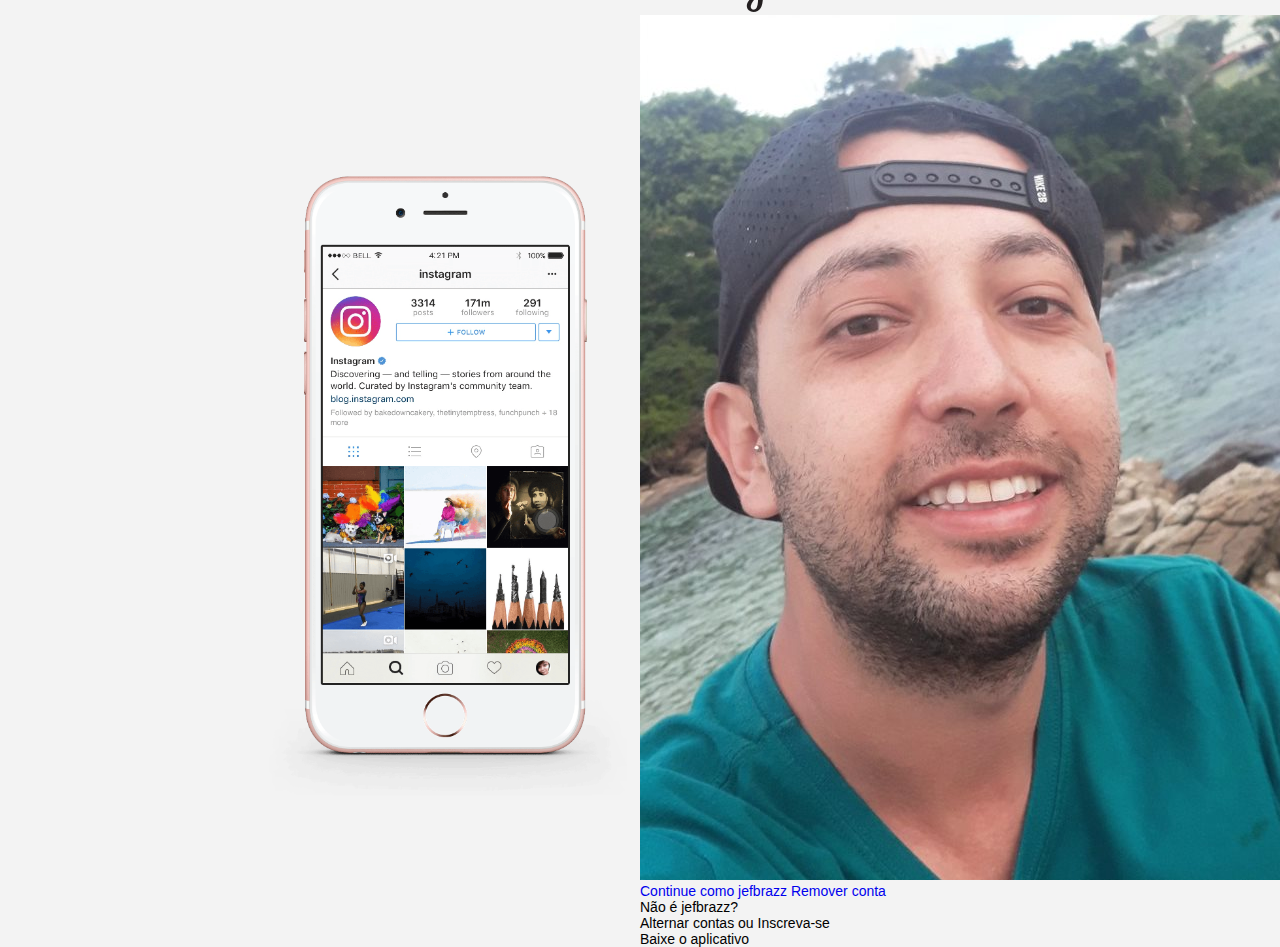
==== Projeto recriando Instagram/index.html @ dc14f188 "Recriando Instagram" ====
<!DOCTYPE html>
<html lang="pt-br">

<head>
    <meta charset="UTF-8">
    <meta http-equiv="X-UA-Compatible" content="IE=edge">
    <meta name="viewport" content="width=device-width, initial-scale=1.0">
    <link rel="stylesheet" href="style.css">
    <title>Instagram</title>
</head>

<body>
    <div class="instagram-wrapper">
        <div class="instagram-fone">
            <img src="IMG/instagram-celular.png" alt="Foto de um celular com instagram">
        </div>
        <div class="instagram continue">
            <div class="group">
               <img  class="instagram-logo" src="IMG/instagram-logo.png" alt="Instagram instagram-logo">
                <div class="profile-foto">
                    <img src="IMG/perfil-instagram.jpg" alt="foto perfil">
                </div>
                <a class="instagram-login" href="#">Continue como jefbrazz</a>
                <a class="instagram-logout" href="#">Remover conta</a>
            </div>
            <div class="group">
                <p class="not-account">Não é jefbrazz?</p>
                <p class="notaccount">
                    <span class="link-blue">Alternar contas</span>
                    ou 
                    <span class="link-blue">Inscreva-se</span>
                </p>
            </div>
            <div class="get-the-app">
                <p class="get-app">Baixe o aplicativo</p>
                <div class="dowload">
                    <a href="#" class="app-dowload"></a>
                    <a href="#" class="app-dowload"></a>
                </div>
            </div>
        </div>
    </div>

</body>

</html>
---- Projeto recriando Instagram/style.css ----
*{
    padding: 0;
    margin: 0;
    box-sizing: border-box;
    text-decoration: none;
    font-family: sans-serif;
    font-size: 14px;
}

body{
    width: 100%;
    min-height: 100vh;
    background-color: rgb(243, 243, 243);
    margin: 0;
    padding: 0;
    display: flex;
    justify-content: center;
}

.instagram-wrapper{
    display: flex;
    align-items: center;
    justify-content: start;
    width: 60%;
    height: 100vh;
}

.instagram-fone{
    display: flex;
    align-items: center;
    justify-content: center;
    width: 50%;
}

.instagram-fone img{
    height: 50rem;
}
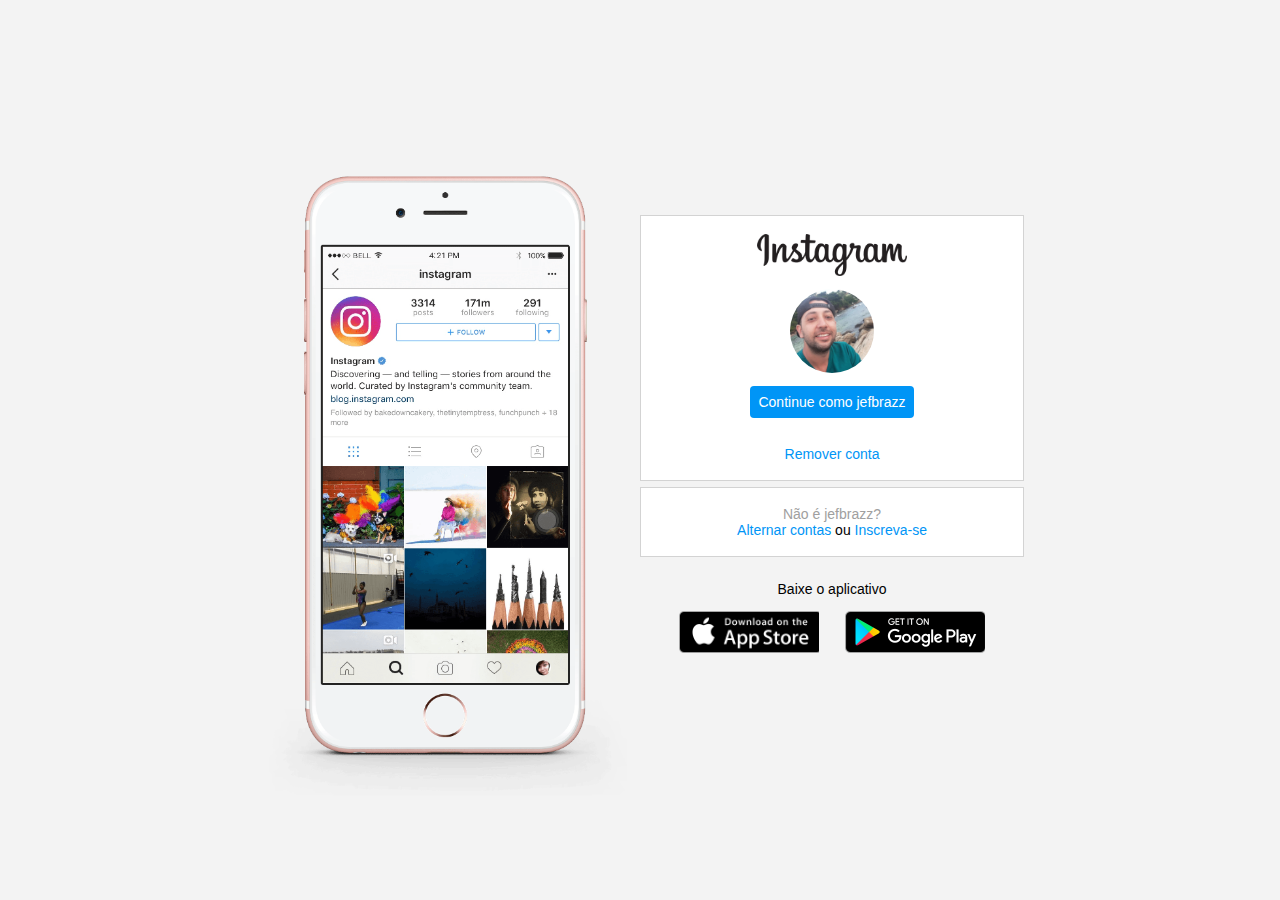
==== commit c8ba5585: "Recriando pagina de login do Instagram" ====
--- a/Projeto recriando Instagram/index.html
+++ b/Projeto recriando Instagram/index.html
@@ -14,7 +14,7 @@
         <div class="instagram-fone">
             <img src="IMG/instagram-celular.png" alt="Foto de um celular com instagram">
         </div>
-        <div class="instagram continue">
+        <div class="instagram-continue">
             <div class="group">
                <img  class="instagram-logo" src="IMG/instagram-logo.png" alt="Instagram instagram-logo">
                 <div class="profile-foto">
--- a/Projeto recriando Instagram/style.css
+++ b/Projeto recriando Instagram/style.css
@@ -35,3 +35,127 @@
 .instagram-fone img{
     height: 50rem;
 }
+
+.instagram-continue{
+    display: flex;
+    align-items: center;
+    justify-content: space-around;
+    flex-direction: column;
+    width: 50%;
+    height: 34rem;
+}
+
+.group{
+    display: flex;
+    justify-content: space-between;
+    align-items: center;
+    flex-direction: column;
+    background-color: #ffffff;
+    width: 100%;
+    padding: 1.3rem 0;
+    border: 1px solid lightgray;
+}
+
+.group:nth-child(1){
+    min-height: 19rem;
+}
+
+.instagram-logo{
+    height: 3rem;
+}
+
+.profile-foto{
+    display: flex;
+    align-items: center;
+    justify-content: center;
+    border-radius: 50%;
+    overflow: hidden;
+}
+
+.profile-foto img{
+    height: 6rem;
+}
+
+.instagram-login{
+    background-color: #0095f6;
+    color: #ffffff;
+    padding: 8px;
+    border-radius: 4px;
+}
+
+.instagram-logout{
+    color: #0095f6;
+    margin-top: 1rem;
+}
+
+.not-account{
+    color: rgb(160, 160, 160);
+}
+
+.link-blue{
+    color: #0095f6;
+}
+
+.get-the-app{
+    display: flex;
+    flex-direction: column;
+    align-items: center;
+    justify-content: center;
+    width: 100%;
+    padding: 1.3rem 0;
+}
+
+.dowload{
+    display: flex;
+    width: 100%;
+    justify-content: space-evenly;
+    align-items: center;
+    padding: 1rem;
+}
+
+.app-dowload{
+    height: 3rem;
+    width: 10rem;
+    background-size: cover;
+}
+
+.app-dowload:nth-child(1){
+    background-image: url(IMG/apple-button.png);
+}
+
+.app-dowload:nth-child(2){
+    background-image: url(IMG/googleplay-button.png)
+}
+
+/*media queries*/
+
+@media(max-width:1024px){
+    .instagram-wrapper{
+        width: 90%;
+    }
+}
+
+@media(max-width:650px){
+    body{
+        background-color: #ffffff;
+    }
+    .instagram-wrapper{
+        width: 90%;
+    }
+
+    .instagram-fone{
+        display: none;
+    }
+
+    .instagram-continue{
+        width: 100%;
+    }
+
+    .group{
+        border: 1px solid transparent;
+    }
+}
+
+
+
+
